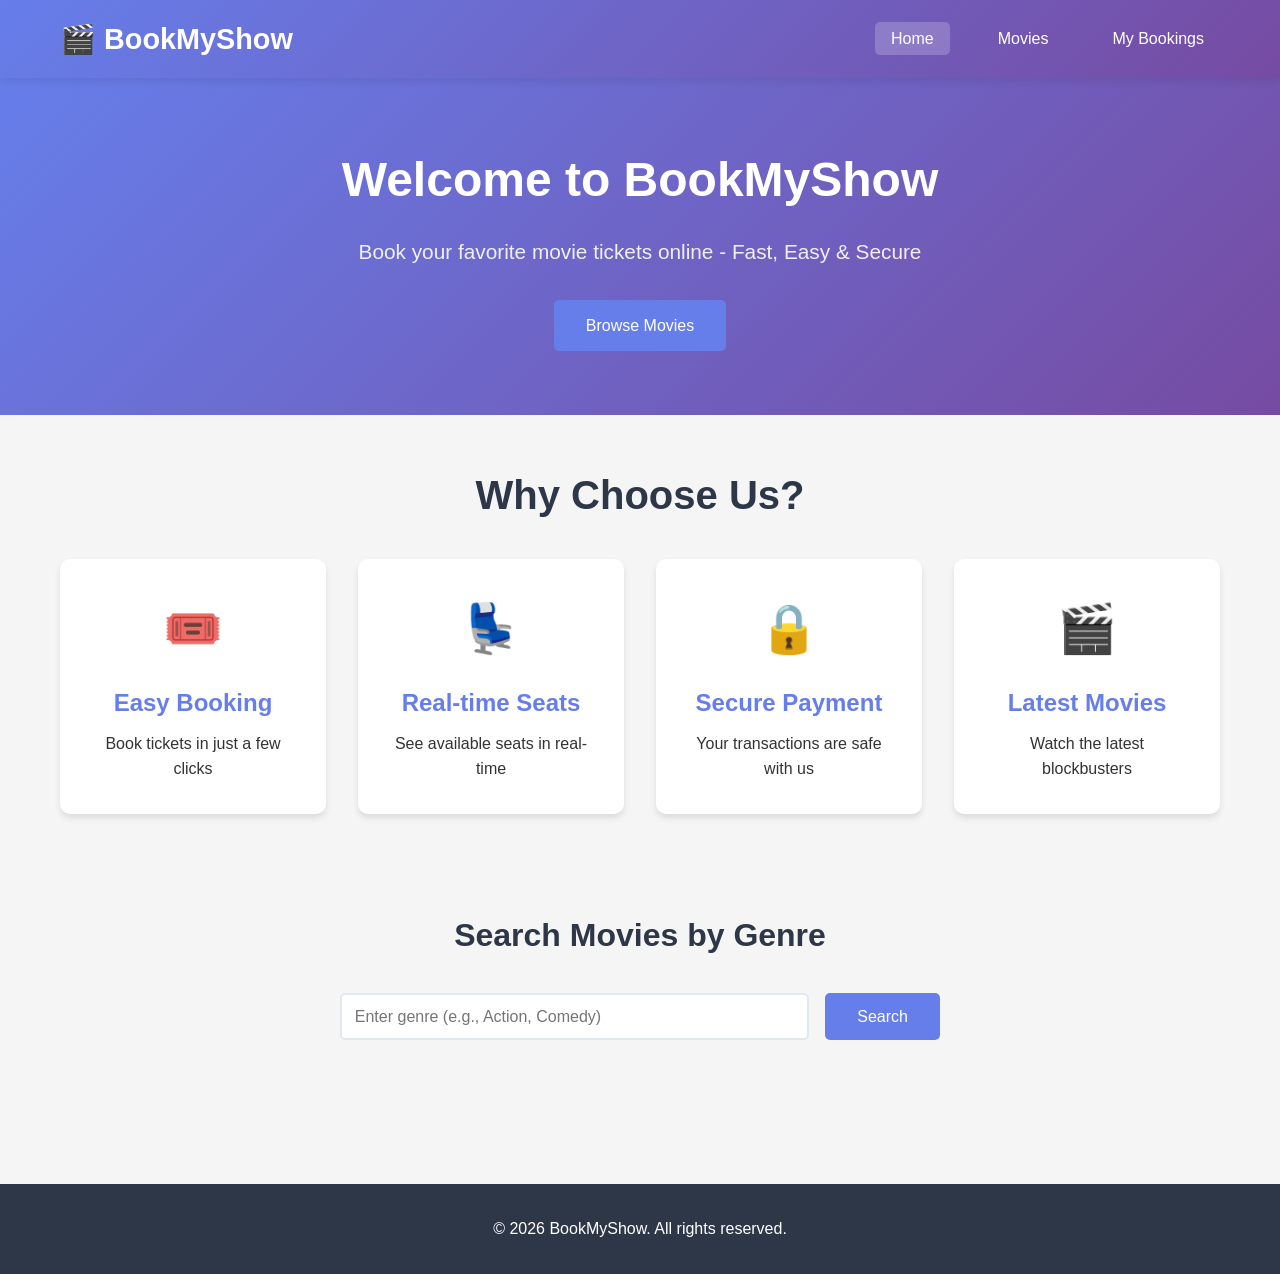
==== frontend/index.html @ 08369597 "feat: Implement movie management and booking features - Added MovieService for handling movie-relate" ====
<!DOCTYPE html>
<html lang="en">
<head>
    <meta charset="UTF-8">
    <meta name="viewport" content="width=device-width, initial-scale=1.0">
    <title>BookMyShow - Online Ticket Booking</title>
    <link rel="stylesheet" href="css/style.css">
</head>
<body>
    <nav class="navbar">
        <div class="container">
            <div class="nav-brand">
                <h1>🎬 BookMyShow</h1>
            </div>
            <ul class="nav-links">
                <li><a href="index.html" class="active">Home</a></li>
                <li><a href="movies.html">Movies</a></li>
                <li><a href="bookings.html">My Bookings</a></li>
            </ul>
        </div>
    </nav>

    <div class="hero">
        <div class="container">
            <h1>Welcome to BookMyShow</h1>
            <p>Book your favorite movie tickets online - Fast, Easy & Secure</p>
            <a href="movies.html" class="btn btn-primary">Browse Movies</a>
        </div>
    </div>

    <div class="container">
        <section class="features">
            <h2>Why Choose Us?</h2>
            <div class="feature-grid">
                <div class="feature-card">
                    <div class="feature-icon">🎟️</div>
                    <h3>Easy Booking</h3>
                    <p>Book tickets in just a few clicks</p>
                </div>
                <div class="feature-card">
                    <div class="feature-icon">💺</div>
                    <h3>Real-time Seats</h3>
                    <p>See available seats in real-time</p>
                </div>
                <div class="feature-card">
                    <div class="feature-icon">🔒</div>
                    <h3>Secure Payment</h3>
                    <p>Your transactions are safe with us</p>
                </div>
                <div class="feature-card">
                    <div class="feature-icon">🎬</div>
                    <h3>Latest Movies</h3>
                    <p>Watch the latest blockbusters</p>
                </div>
            </div>
        </section>

        <section class="quick-search">
            <h2>Search Movies by Genre</h2>
            <div id="genreSearch">
                <input type="text" id="genreInput" placeholder="Enter genre (e.g., Action, Comedy)">
                <button onclick="searchByGenre()" class="btn btn-primary">Search</button>
            </div>
            <div id="searchResults" class="movies-grid"></div>
        </section>
    </div>

    <footer>
        <div class="container">
            <p>&copy; 2026 BookMyShow. All rights reserved.</p>
        </div>
    </footer>

    <script src="js/api.js"></script>
    <script src="js/home.js"></script>
</body>
</html>
---- frontend/css/style.css ----
* {
    margin: 0;
    padding: 0;
    box-sizing: border-box;
}

body {
    font-family: 'Segoe UI', Tahoma, Geneva, Verdana, sans-serif;
    background-color: #f5f5f5;
    color: #333;
    line-height: 1.6;
}

.container {
    max-width: 1200px;
    margin: 0 auto;
    padding: 0 20px;
}

/* Navbar */
.navbar {
    background: linear-gradient(135deg, #667eea 0%, #764ba2 100%);
    color: white;
    padding: 1rem 0;
    box-shadow: 0 2px 10px rgba(0,0,0,0.1);
    position: sticky;
    top: 0;
    z-index: 1000;
}

.navbar .container {
    display: flex;
    justify-content: space-between;
    align-items: center;
}

.nav-brand h1 {
    font-size: 1.8rem;
    font-weight: bold;
}

.nav-links {
    display: flex;
    list-style: none;
    gap: 2rem;
}

.nav-links a {
    color: white;
    text-decoration: none;
    font-weight: 500;
    transition: opacity 0.3s;
    padding: 0.5rem 1rem;
    border-radius: 5px;
}

.nav-links a:hover,
.nav-links a.active {
    background-color: rgba(255, 255, 255, 0.2);
}

/* Hero Section */
.hero {
    background: linear-gradient(135deg, #667eea 0%, #764ba2 100%);
    color: white;
    padding: 4rem 0;
    text-align: center;
}

.hero h1 {
    font-size: 3rem;
    margin-bottom: 1rem;
}

.hero p {
    font-size: 1.3rem;
    margin-bottom: 2rem;
    opacity: 0.9;
}

/* Buttons */
.btn {
    display: inline-block;
    padding: 0.8rem 2rem;
    border: none;
    border-radius: 5px;
    cursor: pointer;
    font-size: 1rem;
    font-weight: 500;
    text-decoration: none;
    transition: all 0.3s;
}

.btn-primary {
    background-color: #667eea;
    color: white;
}

.btn-primary:hover {
    background-color: #5568d3;
    transform: translateY(-2px);
    box-shadow: 0 4px 12px rgba(102, 126, 234, 0.4);
}

.btn-success {
    background-color: #48bb78;
    color: white;
}

.btn-success:hover {
    background-color: #38a169;
}

.btn-danger {
    background-color: #f56565;
    color: white;
}

.btn-danger:hover {
    background-color: #e53e3e;
}

.btn-secondary {
    background-color: #718096;
    color: white;
}

.btn-secondary:hover {
    background-color: #4a5568;
}

.btn-warning {
    background-color: #ed8936;
    color: white;
}

.btn-warning:hover {
    background-color: #dd6b20;
}

/* Features Section */
.features {
    padding: 3rem 0;
}

.features h2 {
    text-align: center;
    font-size: 2.5rem;
    margin-bottom: 2rem;
    color: #2d3748;
}

.feature-grid {
    display: grid;
    grid-template-columns: repeat(auto-fit, minmax(250px, 1fr));
    gap: 2rem;
    margin-top: 2rem;
}

.feature-card {
    background: white;
    padding: 2rem;
    border-radius: 10px;
    text-align: center;
    box-shadow: 0 4px 6px rgba(0,0,0,0.1);
    transition: transform 0.3s, box-shadow 0.3s;
}

.feature-card:hover {
    transform: translateY(-5px);
    box-shadow: 0 8px 15px rgba(0,0,0,0.2);
}

.feature-icon {
    font-size: 3rem;
    margin-bottom: 1rem;
}

.feature-card h3 {
    font-size: 1.5rem;
    margin-bottom: 0.5rem;
    color: #667eea;
}

/* Quick Search */
.quick-search {
    padding: 3rem 0;
}

.quick-search h2 {
    text-align: center;
    font-size: 2rem;
    margin-bottom: 2rem;
    color: #2d3748;
}

#genreSearch {
    display: flex;
    gap: 1rem;
    max-width: 600px;
    margin: 0 auto 2rem;
}

#genreInput {
    flex: 1;
    padding: 0.8rem;
    border: 2px solid #e2e8f0;
    border-radius: 5px;
    font-size: 1rem;
}

/* Movies Grid */
.movies-grid {
    display: grid;
    grid-template-columns: repeat(auto-fill, minmax(300px, 1fr));
    gap: 2rem;
    margin-top: 2rem;
}

.movie-card {
    background: white;
    border-radius: 10px;
    overflow: hidden;
    box-shadow: 0 4px 6px rgba(0,0,0,0.1);
    transition: transform 0.3s, box-shadow 0.3s;
}

.movie-card:hover {
    transform: translateY(-5px);
    box-shadow: 0 8px 15px rgba(0,0,0,0.2);
}

.movie-header {
    background: linear-gradient(135deg, #667eea 0%, #764ba2 100%);
    color: white;
    padding: 1.5rem;
}

.movie-header h3 {
    font-size: 1.5rem;
    margin-bottom: 0.5rem;
}

.movie-genre {
    display: inline-block;
    background-color: rgba(255, 255, 255, 0.2);
    padding: 0.3rem 0.8rem;
    border-radius: 20px;
    font-size: 0.9rem;
}

.movie-body {
    padding: 1.5rem;
}

.movie-info {
    margin-bottom: 1rem;
}

.movie-info p {
    margin-bottom: 0.5rem;
    display: flex;
    justify-content: space-between;
}

.movie-info strong {
    color: #4a5568;
}

.movie-actions {
    display: flex;
    gap: 0.5rem;
    flex-wrap: wrap;
}

.movie-actions .btn {
    flex: 1;
    text-align: center;
    padding: 0.6rem 1rem;
    font-size: 0.9rem;
}

/* Page Header */
.page-header {
    display: flex;
    justify-content: space-between;
    align-items: center;
    margin: 2rem 0;
}

.page-header h1 {
    font-size: 2.5rem;
    color: #2d3748;
}

/* Form Section */
.form-section {
    margin: 2rem 0;
}

.form-card {
    background: white;
    padding: 2rem;
    border-radius: 10px;
    box-shadow: 0 4px 6px rgba(0,0,0,0.1);
    max-width: 700px;
    margin: 0 auto;
}

.form-card h2 {
    margin-bottom: 1.5rem;
    color: #667eea;
}

.form-group {
    margin-bottom: 1.5rem;
}

.form-group label {
    display: block;
    margin-bottom: 0.5rem;
    font-weight: 500;
    color: #4a5568;
}

.form-group input,
.form-group textarea,
.form-group select {
    width: 100%;
    padding: 0.8rem;
    border: 2px solid #e2e8f0;
    border-radius: 5px;
    font-size: 1rem;
    transition: border-color 0.3s;
}

.form-group input:focus,
.form-group textarea:focus,
.form-group select:focus {
    outline: none;
    border-color: #667eea;
}

.form-actions {
    display: flex;
    gap: 1rem;
    margin-top: 2rem;
}

.form-actions .btn {
    flex: 1;
}

/* Modal */
.modal {
    display: none;
    position: fixed;
    z-index: 2000;
    left: 0;
    top: 0;
    width: 100%;
    height: 100%;
    background-color: rgba(0,0,0,0.5);
    animation: fadeIn 0.3s;
}

.modal-content {
    background-color: white;
    margin: 5% auto;
    padding: 2rem;
    border-radius: 10px;
    width: 90%;
    max-width: 500px;
    position: relative;
    animation: slideDown 0.3s;
}

@keyframes fadeIn {
    from { opacity: 0; }
    to { opacity: 1; }
}

@keyframes slideDown {
    from {
        transform: translateY(-50px);
        opacity: 0;
    }
    to {
        transform: translateY(0);
        opacity: 1;
    }
}

.close {
    color: #aaa;
    float: right;
    font-size: 28px;
    font-weight: bold;
    cursor: pointer;
}

.close:hover {
    color: #000;
}

.booking-details {
    background-color: #f7fafc;
    padding: 1rem;
    border-radius: 5px;
    margin-bottom: 1.5rem;
}

.booking-details p {
    margin-bottom: 0.5rem;
}

.total-price {
    background-color: #667eea;
    color: white;
    padding: 1rem;
    border-radius: 5px;
    text-align: center;
    font-size: 1.2rem;
    margin: 1rem 0;
}

/* Booking Card */
.booking-card {
    background: white;
    padding: 1.5rem;
    margin-bottom: 1.5rem;
    border-radius: 10px;
    box-shadow: 0 4px 6px rgba(0,0,0,0.1);
    border-left: 5px solid #667eea;
}

.booking-header {
    display: flex;
    justify-content: space-between;
    align-items: center;
    margin-bottom: 1rem;
    padding-bottom: 1rem;
    border-bottom: 2px solid #e2e8f0;
}

.booking-header h3 {
    color: #667eea;
    font-size: 1.5rem;
}

.booking-id {
    background-color: #667eea;
    color: white;
    padding: 0.3rem 0.8rem;
    border-radius: 5px;
    font-size: 0.9rem;
}

.booking-details-grid {
    display: grid;
    grid-template-columns: repeat(auto-fit, minmax(200px, 1fr));
    gap: 1rem;
    margin-bottom: 1rem;
}

.booking-detail-item {
    padding: 0.5rem 0;
}

.booking-detail-item strong {
    display: block;
    color: #4a5568;
    margin-bottom: 0.3rem;
    font-size: 0.9rem;
}

.booking-detail-item span {
    font-size: 1.1rem;
    color: #2d3748;
}

.booking-actions {
    display: flex;
    justify-content: flex-end;
    margin-top: 1rem;
}

/* Footer */
footer {
    background-color: #2d3748;
    color: white;
    text-align: center;
    padding: 2rem 0;
    margin-top: 4rem;
}

/* Loading & No Data */
.loading {
    text-align: center;
    padding: 2rem;
    font-size: 1.2rem;
    color: #718096;
}

.no-data {
    text-align: center;
    padding: 3rem;
    background: white;
    border-radius: 10px;
    box-shadow: 0 4px 6px rgba(0,0,0,0.1);
}

.no-data h3 {
    font-size: 2rem;
    color: #4a5568;
    margin-bottom: 1rem;
}

.no-data p {
    font-size: 1.1rem;
    color: #718096;
    margin-bottom: 2rem;
}

/* Alert Messages */
.alert {
    padding: 1rem;
    border-radius: 5px;
    margin-bottom: 1rem;
    animation: slideDown 0.3s;
}

.alert-success {
    background-color: #c6f6d5;
    color: #22543d;
    border: 1px solid #9ae6b4;
}

.alert-error {
    background-color: #fed7d7;
    color: #742a2a;
    border: 1px solid #fc8181;
}

.alert-warning {
    background-color: #feebc8;
    color: #7c2d12;
    border: 1px solid #fbd38d;
}

/* Responsive Design */
@media (max-width: 768px) {
    .navbar .container {
        flex-direction: column;
        gap: 1rem;
    }

    .nav-links {
        gap: 1rem;
    }

    .hero h1 {
        font-size: 2rem;
    }

    .hero p {
        font-size: 1rem;
    }

    .page-header {
        flex-direction: column;
        gap: 1rem;
        align-items: flex-start;
    }

    .page-header h1 {
        font-size: 2rem;
    }

    .movies-grid {
        grid-template-columns: 1fr;
    }

    .feature-grid {
        grid-template-columns: 1fr;
    }

    #genreSearch {
        flex-direction: column;
    }

    .booking-header {
        flex-direction: column;
        align-items: flex-start;
        gap: 0.5rem;
    }

    .booking-details-grid {
        grid-template-columns: 1fr;
    }
}
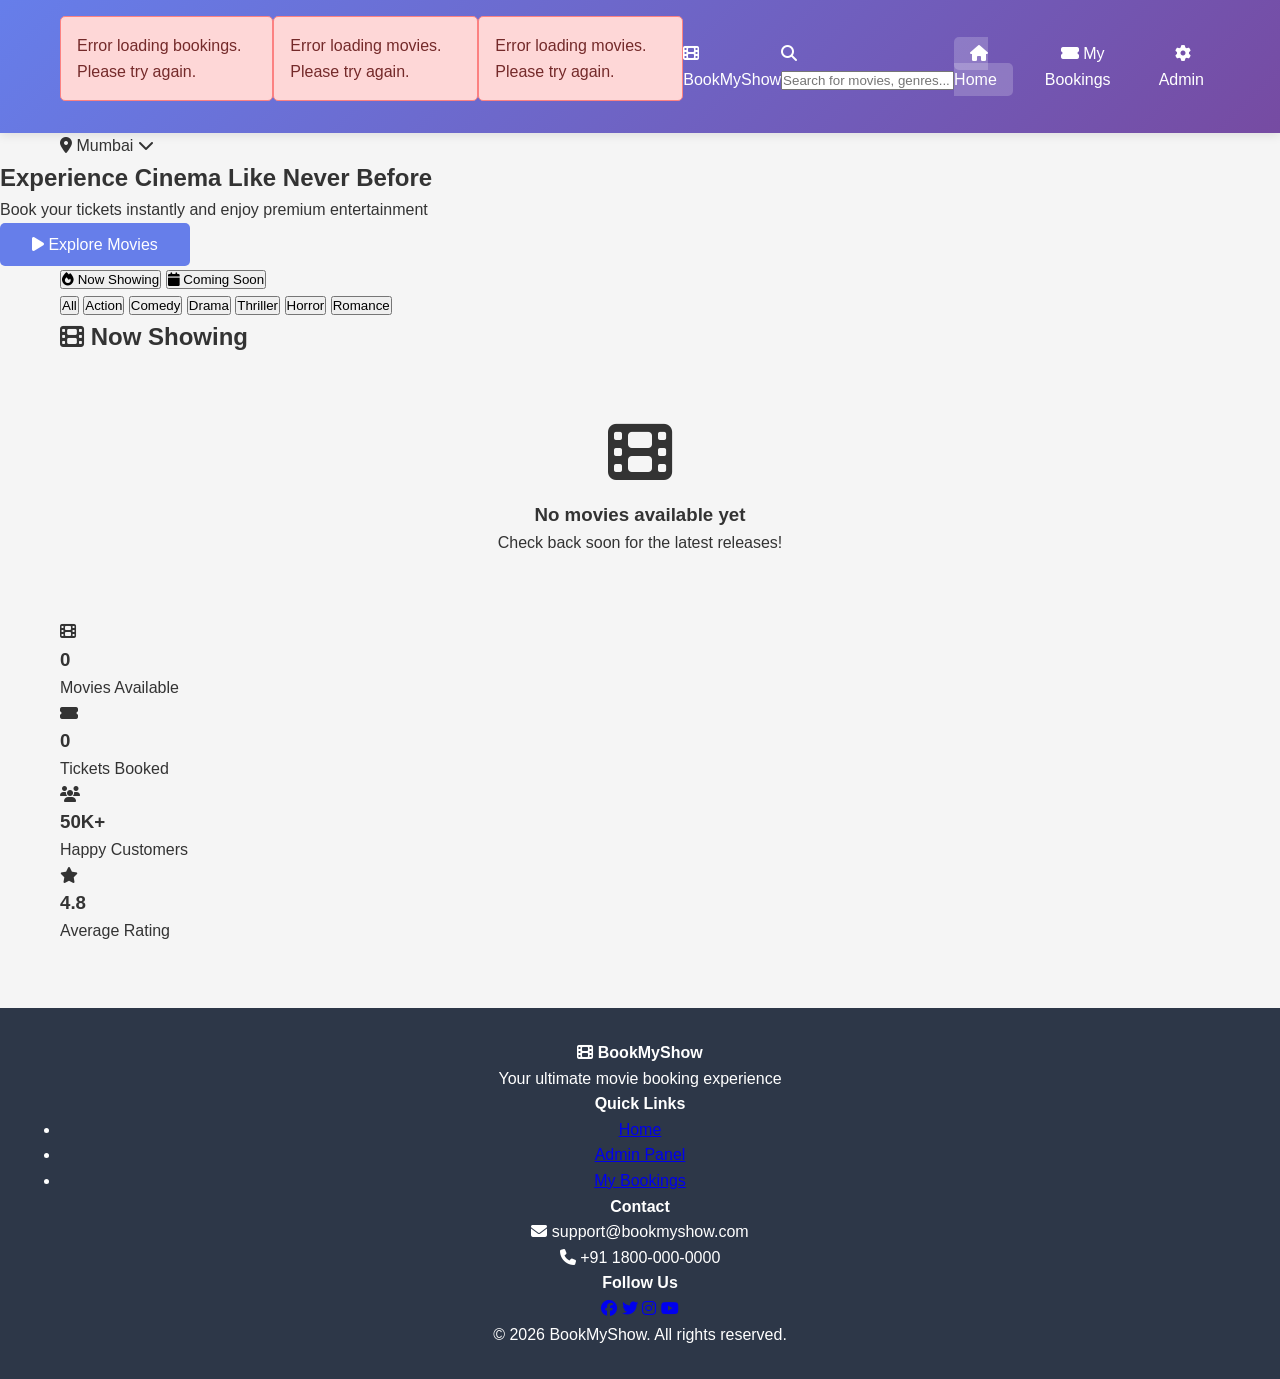
==== commit ed161ba2: "Add movie detail, payment, seat selection, and ticket pages with corresponding JavaScript functional" ====
--- a/frontend/index.html
+++ b/frontend/index.html
@@ -3,71 +3,163 @@
 <head>
     <meta charset="UTF-8">
     <meta name="viewport" content="width=device-width, initial-scale=1.0">
-    <title>BookMyShow - Online Ticket Booking</title>
+    <title>BookMyShow - Your Ultimate Movie Experience</title>
     <link rel="stylesheet" href="css/style.css">
+    <link rel="stylesheet" href="https://cdnjs.cloudflare.com/ajax/libs/font-awesome/6.4.0/css/all.min.css">
 </head>
-<body>
+<body class="dark-theme">
+    <!-- Navigation Bar -->
     <nav class="navbar">
         <div class="container">
             <div class="nav-brand">
-                <h1>🎬 BookMyShow</h1>
+                <i class="fas fa-film"></i>
+                <span>BookMyShow</span>
+            </div>
+            <div class="nav-search">
+                <i class="fas fa-search"></i>
+                <input type="text" id="quickSearch" placeholder="Search for movies, genres...">
             </div>
             <ul class="nav-links">
-                <li><a href="index.html" class="active">Home</a></li>
-                <li><a href="movies.html">Movies</a></li>
-                <li><a href="bookings.html">My Bookings</a></li>
+                <li><a href="index.html" class="active"><i class="fas fa-home"></i> Home</a></li>
+                <li><a href="bookings.html"><i class="fas fa-ticket-alt"></i> My Bookings</a></li>
+                <li><a href="movies.html"><i class="fas fa-cog"></i> Admin</a></li>
             </ul>
         </div>
     </nav>
 
-    <div class="hero">
+    <!-- Location Bar -->
+    <div class="location-bar">
         <div class="container">
-            <h1>Welcome to BookMyShow</h1>
-            <p>Book your favorite movie tickets online - Fast, Easy & Secure</p>
-            <a href="movies.html" class="btn btn-primary">Browse Movies</a>
+            <div class="location-picker">
+                <i class="fas fa-map-marker-alt"></i>
+                <span id="currentLocation">Mumbai</span>
+                <i class="fas fa-chevron-down"></i>
+            </div>
         </div>
     </div>
 
-    <div class="container">
-        <section class="features">
-            <h2>Why Choose Us?</h2>
-            <div class="feature-grid">
-                <div class="feature-card">
-                    <div class="feature-icon">🎟️</div>
-                    <h3>Easy Booking</h3>
-                    <p>Book tickets in just a few clicks</p>
-                </div>
-                <div class="feature-card">
-                    <div class="feature-icon">💺</div>
-                    <h3>Real-time Seats</h3>
-                    <p>See available seats in real-time</p>
-                </div>
-                <div class="feature-card">
-                    <div class="feature-icon">🔒</div>
-                    <h3>Secure Payment</h3>
-                    <p>Your transactions are safe with us</p>
-                </div>
-                <div class="feature-card">
-                    <div class="feature-icon">🎬</div>
-                    <h3>Latest Movies</h3>
-                    <p>Watch the latest blockbusters</p>
+    <!-- Hero Banner -->
+    <section class="hero-banner">
+        <div class="hero-slider">
+            <div class="hero-slide active">
+                <div class="hero-overlay"></div>
+                <div class="hero-content">
+                    <h1 class="hero-title">Experience Cinema Like Never Before</h1>
+                    <p class="hero-subtitle">Book your tickets instantly and enjoy premium entertainment</p>
+                    <button class="btn btn-primary btn-large" onclick="scrollToMovies()">
+                        <i class="fas fa-play"></i> Explore Movies
+                    </button>
                 </div>
             </div>
-        </section>
+        </div>
+    </section>
 
-        <section class="quick-search">
-            <h2>Search Movies by Genre</h2>
-            <div id="genreSearch">
-                <input type="text" id="genreInput" placeholder="Enter genre (e.g., Action, Comedy)">
-                <button onclick="searchByGenre()" class="btn btn-primary">Search</button>
+    <!-- Category Tabs -->
+    <section class="category-section">
+        <div class="container">
+            <div class="category-tabs">
+                <button class="tab-btn active" data-category="now-showing" onclick="switchCategory('now-showing')">
+                    <i class="fas fa-fire"></i> Now Showing
+                </button>
+                <button class="tab-btn" data-category="coming-soon" onclick="switchCategory('coming-soon')">
+                    <i class="fas fa-calendar"></i> Coming Soon
+                </button>
             </div>
-            <div id="searchResults" class="movies-grid"></div>
-        </section>
-    </div>
+        </div>
+    </section>
 
-    <footer>
+    <!-- Genre Filter -->
+    <section class="genre-filter">
         <div class="container">
-            <p>&copy; 2026 BookMyShow. All rights reserved.</p>
+            <div class="genre-pills">
+                <button class="genre-pill active" data-genre="all" onclick="filterByGenre('all')">All</button>
+                <button class="genre-pill" data-genre="action" onclick="filterByGenre('Action')">Action</button>
+                <button class="genre-pill" data-genre="comedy" onclick="filterByGenre('Comedy')">Comedy</button>
+                <button class="genre-pill" data-genre="drama" onclick="filterByGenre('Drama')">Drama</button>
+                <button class="genre-pill" data-genre="thriller" onclick="filterByGenre('Thriller')">Thriller</button>
+                <button class="genre-pill" data-genre="horror" onclick="filterByGenre('Horror')">Horror</button>
+                <button class="genre-pill" data-genre="romance" onclick="filterByGenre('Romance')">Romance</button>
+            </div>
+        </div>
+    </section>
+
+    <!-- Movies Grid -->
+    <section class="movies-section" id="moviesSection">
+        <div class="container">
+            <h2 class="section-title">
+                <i class="fas fa-film"></i> Now Showing
+            </h2>
+            <div id="moviesGrid" class="movies-grid-modern">
+                <div class="loading-spinner">
+                    <div class="spinner"></div>
+                    <p>Loading movies...</p>
+                </div>
+            </div>
+        </div>
+    </section>
+
+    <!-- Quick Stats -->
+    <section class="stats-section">
+        <div class="container">
+            <div class="stats-grid">
+                <div class="stat-card">
+                    <i class="fas fa-film"></i>
+                    <h3 id="totalMovies">0</h3>
+                    <p>Movies Available</p>
+                </div>
+                <div class="stat-card">
+                    <i class="fas fa-ticket-alt"></i>
+                    <h3 id="totalBookings">0</h3>
+                    <p>Tickets Booked</p>
+                </div>
+                <div class="stat-card">
+                    <i class="fas fa-users"></i>
+                    <h3>50K+</h3>
+                    <p>Happy Customers</p>
+                </div>
+                <div class="stat-card">
+                    <i class="fas fa-star"></i>
+                    <h3>4.8</h3>
+                    <p>Average Rating</p>
+                </div>
+            </div>
+        </div>
+    </section>
+
+    <!-- Footer -->
+    <footer class="footer">
+        <div class="container">
+            <div class="footer-content">
+                <div class="footer-section">
+                    <h4><i class="fas fa-film"></i> BookMyShow</h4>
+                    <p>Your ultimate movie booking experience</p>
+                </div>
+                <div class="footer-section">
+                    <h4>Quick Links</h4>
+                    <ul>
+                        <li><a href="index.html">Home</a></li>
+                        <li><a href="movies.html">Admin Panel</a></li>
+                        <li><a href="bookings.html">My Bookings</a></li>
+                    </ul>
+                </div>
+                <div class="footer-section">
+                    <h4>Contact</h4>
+                    <p><i class="fas fa-envelope"></i> support@bookmyshow.com</p>
+                    <p><i class="fas fa-phone"></i> +91 1800-000-0000</p>
+                </div>
+                <div class="footer-section">
+                    <h4>Follow Us</h4>
+                    <div class="social-links">
+                        <a href="#"><i class="fab fa-facebook"></i></a>
+                        <a href="#"><i class="fab fa-twitter"></i></a>
+                        <a href="#"><i class="fab fa-instagram"></i></a>
+                        <a href="#"><i class="fab fa-youtube"></i></a>
+                    </div>
+                </div>
+            </div>
+            <div class="footer-bottom">
+                <p>&copy; 2026 BookMyShow. All rights reserved.</p>
+            </div>
         </div>
     </footer>
 
